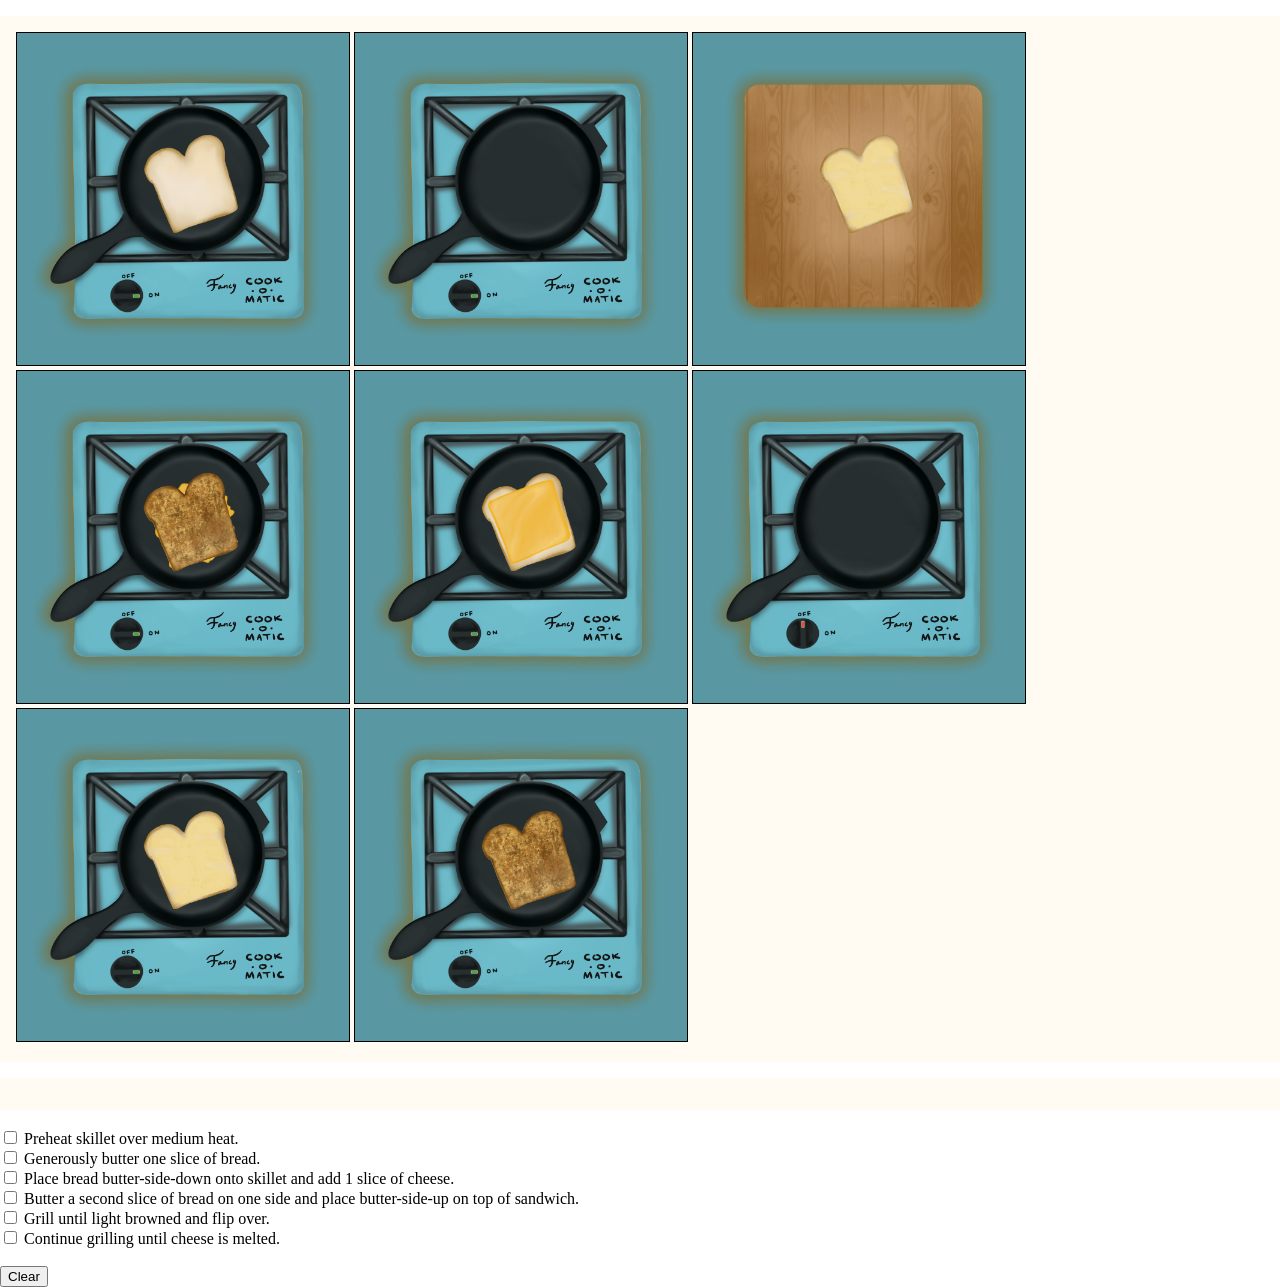
==== index.html @ 2a5b4458 "trying some experimental div dropzone stuff" ====
<!DOCTYPE html>
<html lang="en">
<head>
    <meta charset="UTF-8">
    <meta http-equiv="X-UA-Compatible" content="IE=edge">
    <meta name="viewport" content="width=device-width, initial-scale=1.0">
    <title>SAIC - How to make a Grilled Cheese Sandwich</title>
    <link rel="stylesheet"href="style.css">
    <script src="script.js" defer></script>

</head>
<body>

    <div class="container">

        <!-- <div class="image-container"> -->
        <img src="./images/03a_bread_in_pan.png" class="draggable" draggable="true" height="300" width="300">
        <img src="./images/01b_pan_on.png" class="draggable" draggable="true" height="300" width="300">
        <img src="./images/02_butter_bread.png" class="draggable" draggable="true" height="300" width="300">
        <img src="./images/06_melted_cheese.png" class="draggable" draggable="true" height="300" width="300">
        
        <img src="./images/03b_cheese_on_bread.png" class="draggable" draggable="true" height="300" width="300">
        <img src="./images/01a_pan_off.png" class="draggable" draggable="true" height="300" width="300">
        <img src="./images/04_buttered_bread_on_top.png" class="draggable" draggable="true" height="300" width="300">
        <img src="./images/05_flip.png" class="draggable" draggable="true" height="300" width="300">
        </div>

        
    </div>

    <div class="image-container.dropzone container">
        <!-- Stuff goes in here? -->


    </div>
<!-- Adding checklist stuff -->
    <!-- <div class="checklist">
        <ul>
          <li>Image 1</li>
          <li>Image 2</li>
          <li>Image 3</li>
          <li>Image 4</li>
        </ul>
      </div> -->
      
      
<!-- adding the checkboxes  -->

    <div class="checkbox">
        <br>
        <input type="checkbox" class="cbox" id="step1" name="step1" value="preheat">
        <label for="step1">Preheat skillet over medium heat.</label>
        <br>
        
        <input type="checkbox" class="cbox" id="step2" name="step2" value="butter">
        <label for="step2">Generously butter one slice of bread.</label>
        <br>
        
        <input type="checkbox" class="cbox" id="step3" name="step3" value="place">
        <label for="step3">Place bread butter-side-down onto skillet and add 1 slice of cheese.</label>
        <br>
        
        <input type="checkbox" class="cbox" id="step4" name="step4" value="butter-second">
        <label for="step4">Butter a second slice of bread on one side and place butter-side-up on top of sandwich.</label>
        <br>
        <input type="checkbox" class="cbox" id="step5" name="step5" value="grill">
        <label for="step5">Grill until light browned and flip over.</label>
        <br>
        <input type="checkbox" class="cbox" id="step6" name="step6" value="continue">
        <label for="step6">Continue grilling until cheese is melted.</label>
        <br><br>
    
        <button type="button">Clear</button>

    </div>

    
    
</body>
</html>
---- style.css ----
body {
    margin: 0;
}

.container {
    background-color: #FFFBF3;
    padding: 1rem;
    margin-top: 1rem;
}

.draggable {
    padding: 1rem;
    background-color: #5998A3;
    border: 1px solid black;
    cursor: move;
}

.draggable.dragging {
    opacity: .5;
}

.checkbox {

}

.cbox {
    padding: 1px;
}

/* .image-container {
    width: 300px;
    height: 150px;
    border: 1px solid #ddd;
    margin: 20px;
    padding: 10px:
}

.image-container img {
    width: 100%;
    height: 100%;
} */

.image-container.dropzone {
    border-color: green;
}
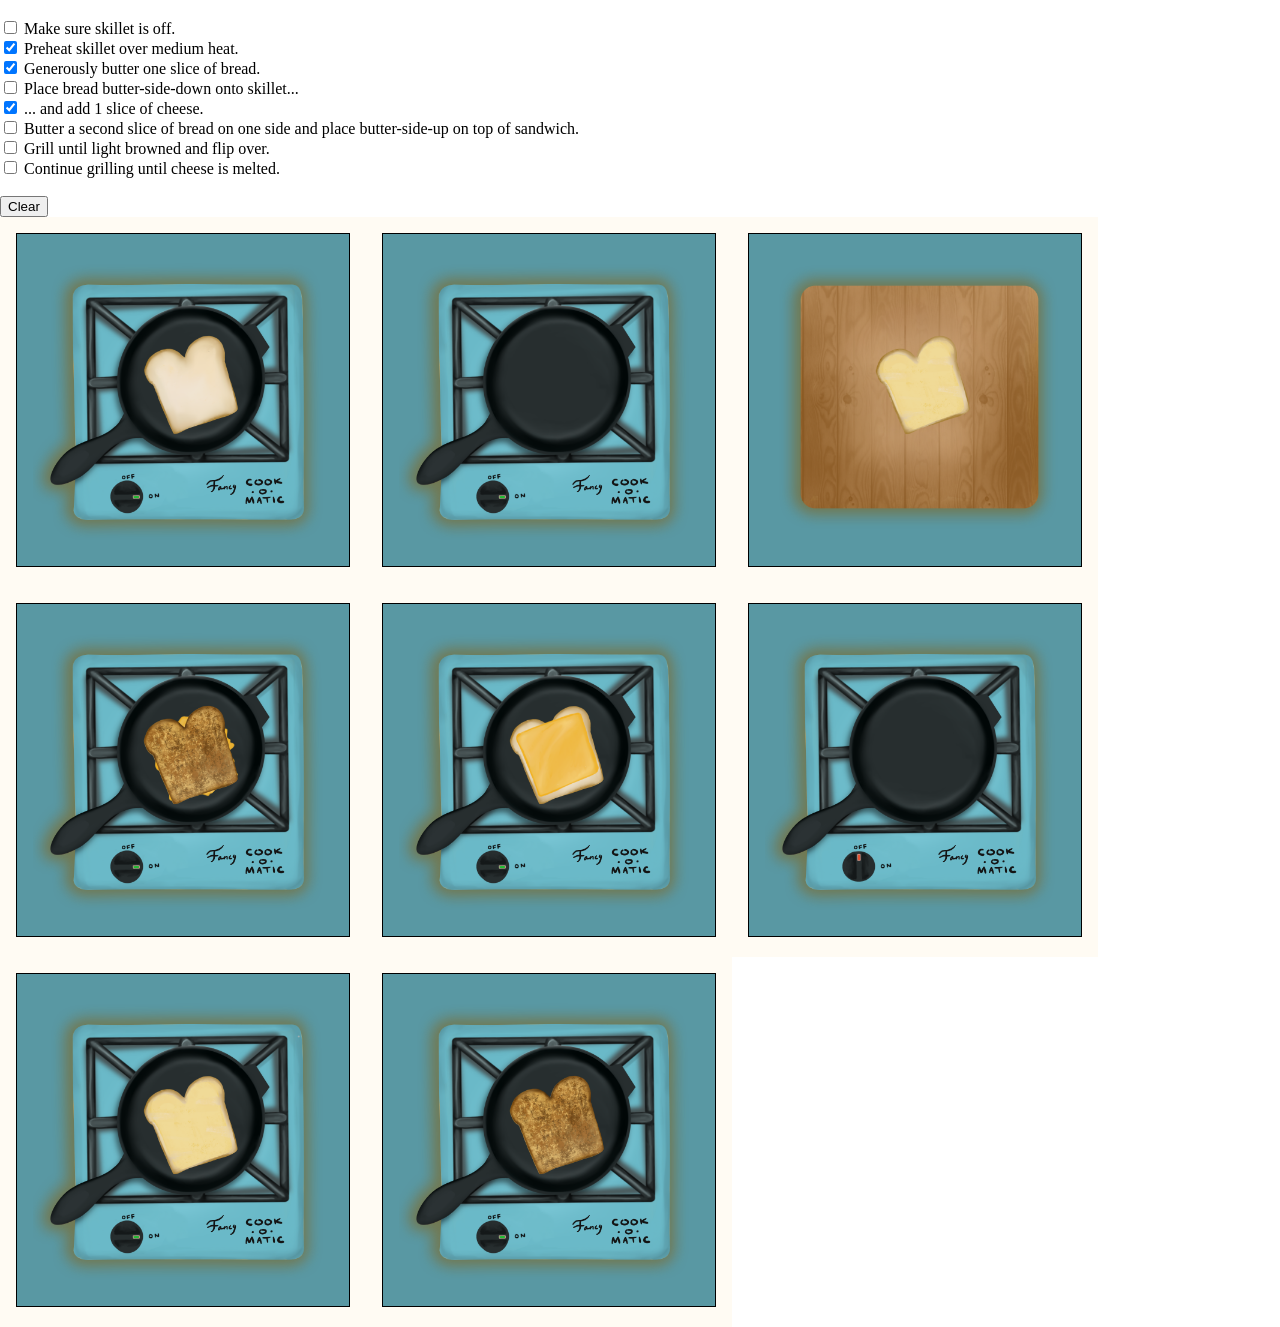
==== commit ad288ecd: "fixed" ====
--- a/index.html
+++ b/index.html
@@ -1,80 +1,67 @@
 <!DOCTYPE html>
 <html lang="en">
+
 <head>
     <meta charset="UTF-8">
     <meta http-equiv="X-UA-Compatible" content="IE=edge">
     <meta name="viewport" content="width=device-width, initial-scale=1.0">
     <title>SAIC - How to make a Grilled Cheese Sandwich</title>
-    <link rel="stylesheet"href="style.css">
+    <link rel="stylesheet" href="style.css">
     <script src="script.js" defer></script>
+</head>
 
-</head>
 <body>
-
-    <div class="container">
-
-        <!-- <div class="image-container"> -->
-        <img src="./images/03a_bread_in_pan.png" class="draggable" draggable="true" height="300" width="300">
-        <img src="./images/01b_pan_on.png" class="draggable" draggable="true" height="300" width="300">
-        <img src="./images/02_butter_bread.png" class="draggable" draggable="true" height="300" width="300">
-        <img src="./images/06_melted_cheese.png" class="draggable" draggable="true" height="300" width="300">
-        
-        <img src="./images/03b_cheese_on_bread.png" class="draggable" draggable="true" height="300" width="300">
-        <img src="./images/01a_pan_off.png" class="draggable" draggable="true" height="300" width="300">
-        <img src="./images/04_buttered_bread_on_top.png" class="draggable" draggable="true" height="300" width="300">
-        <img src="./images/05_flip.png" class="draggable" draggable="true" height="300" width="300">
-        </div>
-
-        
-    </div>
-
-    <div class="image-container.dropzone container">
-        <!-- Stuff goes in here? -->
-
-
-    </div>
-<!-- Adding checklist stuff -->
-    <!-- <div class="checklist">
-        <ul>
-          <li>Image 1</li>
-          <li>Image 2</li>
-          <li>Image 3</li>
-          <li>Image 4</li>
-        </ul>
-      </div> -->
-      
-      
-<!-- adding the checkboxes  -->
 
     <div class="checkbox">
         <br>
-        <input type="checkbox" class="cbox" id="step1" name="step1" value="preheat">
-        <label for="step1">Preheat skillet over medium heat.</label>
+        <input type="checkbox" class="cbox" id="01a" name="step1a" value="off">
+        <label for="step1a">Make sure skillet is off.</label>
         <br>
-        
-        <input type="checkbox" class="cbox" id="step2" name="step2" value="butter">
+
+        <input type="checkbox" class="cbox" id="01b" name="step1b" value="preheat">
+        <label for="step1b">Preheat skillet over medium heat.</label>
+        <br>
+
+        <input type="checkbox" class="cbox" id="02" name="step2" value="butter">
         <label for="step2">Generously butter one slice of bread.</label>
         <br>
-        
-        <input type="checkbox" class="cbox" id="step3" name="step3" value="place">
-        <label for="step3">Place bread butter-side-down onto skillet and add 1 slice of cheese.</label>
+
+        <input type="checkbox" class="cbox" id="03a" name="step3a" value="place-bread">
+        <label for="03a">Place bread butter-side-down onto skillet...</label>
         <br>
-        
-        <input type="checkbox" class="cbox" id="step4" name="step4" value="butter-second">
-        <label for="step4">Butter a second slice of bread on one side and place butter-side-up on top of sandwich.</label>
+
+        <input type="checkbox" class="cbox" id="03b" name="step3b" value="place-cheese">
+        <label for="03b">... and add 1 slice of cheese.</label>
         <br>
-        <input type="checkbox" class="cbox" id="step5" name="step5" value="grill">
-        <label for="step5">Grill until light browned and flip over.</label>
+
+        <input type="checkbox" class="cbox" id="04" name="step4" value="butter-second">
+        <label for="04">Butter a second slice of bread on one side and place butter-side-up on top of sandwich.</label>
         <br>
-        <input type="checkbox" class="cbox" id="step6" name="step6" value="continue">
-        <label for="step6">Continue grilling until cheese is melted.</label>
-        <br><br>
-    
+
+        <input type="checkbox" class="cbox" id="05" name="step5" value="grill">
+        <label for="05">Grill until light browned and flip over.</label>
+        <br>
+
+        <input type="checkbox" class="cbox" id="06" name="step6" value="continue">
+        <label for="06">Continue grilling until cheese is melted.</label>
+        <br>
+        <br>
+
         <button type="button">Clear</button>
 
     </div>
 
-    
-    
+    <div class="image-container">
+        <div class="container"><img src="./images/03a_bread_in_pan.png" class="draggable" draggable="true"></div>
+        <div class="container"><img src="./images/01b_pan_on.png" class="draggable" draggable="true"></div>
+        <div class="container"><img src="./images/02_butter_bread.png" class="draggable" draggable="true"></div>
+        <div class="container"><img src="./images/06_melted_cheese.png" class="draggable" draggable="true"></div>
+        <div class="container"><img src="./images/03b_cheese_on_bread.png" class="draggable" draggable="true"></div>
+        <div class="container"><img src="./images/01a_pan_off.png" class="draggable" draggable="true"></div>
+        <div class="container"><img src="./images/04_buttered_bread_on_top.png" class="draggable" draggable="true"></div>
+        <div class="container"><img src="./images/05_flip.png" class="draggable" draggable="true"></div>
+    </div>
+
 </body>
+
 </html>
--- a/style.css
+++ b/style.css
@@ -1,18 +1,24 @@
 body {
     margin: 0;
+}
+
+.image-container {
+    display: flex;
+    flex-wrap: wrap
 }
 
 .container {
     background-color: #FFFBF3;
     padding: 1rem;
-    margin-top: 1rem;
 }
 
-.draggable {
+.container .draggable {
     padding: 1rem;
     background-color: #5998A3;
     border: 1px solid black;
     cursor: move;
+    height: 300px;
+    width: 300px;
 }
 
 .draggable.dragging {
@@ -20,26 +26,12 @@
 }
 
 .checkbox {
-
 }
 
 .cbox {
     padding: 1px;
 }
 
-/* .image-container {
-    width: 300px;
-    height: 150px;
-    border: 1px solid #ddd;
-    margin: 20px;
-    padding: 10px:
-}
-
-.image-container img {
-    width: 100%;
-    height: 100%;
-} */
-
 .image-container.dropzone {
     border-color: green;
 }
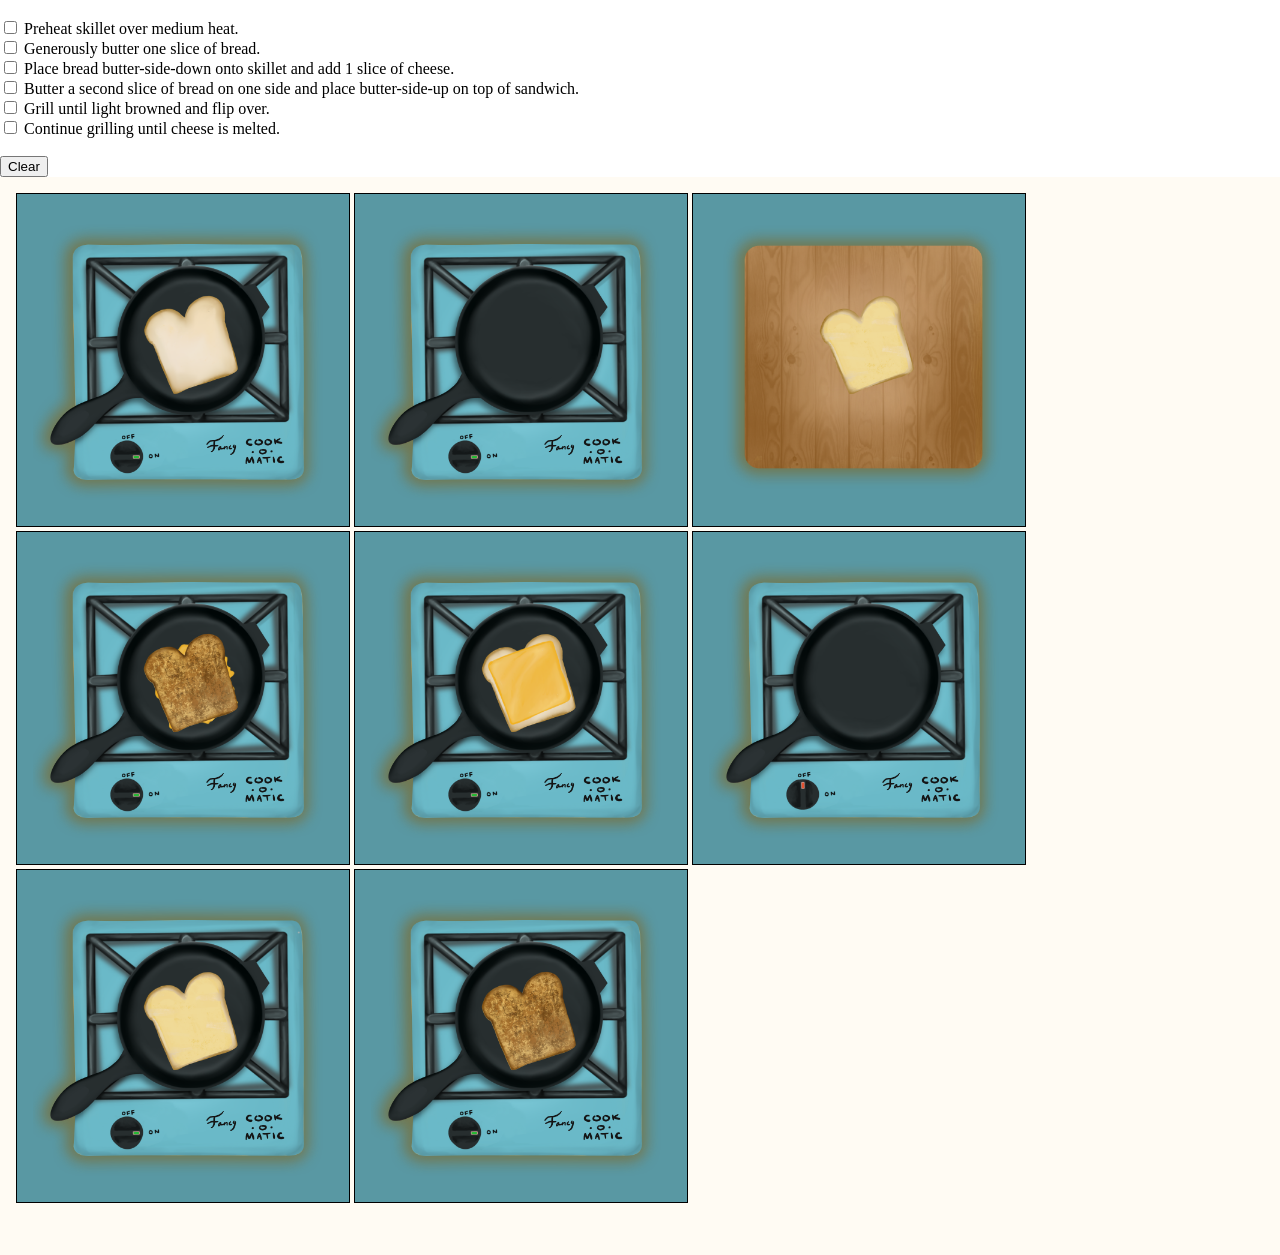
==== commit 7b803a14: "index.html: moved checkboxes to the top, so it is easier to debug" ====
--- a/index.html
+++ b/index.html
@@ -1,67 +1,76 @@
 <!DOCTYPE html>
 <html lang="en">
-
 <head>
     <meta charset="UTF-8">
     <meta http-equiv="X-UA-Compatible" content="IE=edge">
     <meta name="viewport" content="width=device-width, initial-scale=1.0">
     <title>SAIC - How to make a Grilled Cheese Sandwich</title>
-    <link rel="stylesheet" href="style.css">
+    <link rel="stylesheet"href="style.css">
     <script src="script.js" defer></script>
+
 </head>
-
 <body>
+    <!-- adding the checkboxes  -->
 
     <div class="checkbox">
         <br>
-        <input type="checkbox" class="cbox" id="01a" name="step1a" value="off">
-        <label for="step1a">Make sure skillet is off.</label>
+        <input type="checkbox" class="cbox" id="step1" name="step1" value="preheat">
+        <label for="step1">Preheat skillet over medium heat.</label>
         <br>
-
-        <input type="checkbox" class="cbox" id="01b" name="step1b" value="preheat">
-        <label for="step1b">Preheat skillet over medium heat.</label>
-        <br>
-
-        <input type="checkbox" class="cbox" id="02" name="step2" value="butter">
+        
+        <input type="checkbox" class="cbox" id="step2" name="step2" value="butter">
         <label for="step2">Generously butter one slice of bread.</label>
         <br>
-
-        <input type="checkbox" class="cbox" id="03a" name="step3a" value="place-bread">
-        <label for="03a">Place bread butter-side-down onto skillet...</label>
+        
+        <input type="checkbox" class="cbox" id="step3" name="step3" value="place">
+        <label for="step3">Place bread butter-side-down onto skillet and add 1 slice of cheese.</label>
         <br>
-
-        <input type="checkbox" class="cbox" id="03b" name="step3b" value="place-cheese">
-        <label for="03b">... and add 1 slice of cheese.</label>
+        
+        <input type="checkbox" class="cbox" id="step4" name="step4" value="butter-second">
+        <label for="step4">Butter a second slice of bread on one side and place butter-side-up on top of sandwich.</label>
         <br>
-
-        <input type="checkbox" class="cbox" id="04" name="step4" value="butter-second">
-        <label for="04">Butter a second slice of bread on one side and place butter-side-up on top of sandwich.</label>
+        <input type="checkbox" class="cbox" id="step5" name="step5" value="grill">
+        <label for="step5">Grill until light browned and flip over.</label>
         <br>
-
-        <input type="checkbox" class="cbox" id="05" name="step5" value="grill">
-        <label for="05">Grill until light browned and flip over.</label>
-        <br>
-
-        <input type="checkbox" class="cbox" id="06" name="step6" value="continue">
-        <label for="06">Continue grilling until cheese is melted.</label>
-        <br>
-        <br>
+        <input type="checkbox" class="cbox" id="step6" name="step6" value="continue">
+        <label for="step6">Continue grilling until cheese is melted.</label>
+        <br><br>
 
         <button type="button">Clear</button>
 
     </div>
 
-    <div class="image-container">
-        <div class="container"><img src="./images/03a_bread_in_pan.png" class="draggable" draggable="true"></div>
-        <div class="container"><img src="./images/01b_pan_on.png" class="draggable" draggable="true"></div>
-        <div class="container"><img src="./images/02_butter_bread.png" class="draggable" draggable="true"></div>
-        <div class="container"><img src="./images/06_melted_cheese.png" class="draggable" draggable="true"></div>
-        <div class="container"><img src="./images/03b_cheese_on_bread.png" class="draggable" draggable="true"></div>
-        <div class="container"><img src="./images/01a_pan_off.png" class="draggable" draggable="true"></div>
-        <div class="container"><img src="./images/04_buttered_bread_on_top.png" class="draggable" draggable="true"></div>
-        <div class="container"><img src="./images/05_flip.png" class="draggable" draggable="true"></div>
+    <div class="container">
+
+        <!-- <div class="image-container"> -->
+        <img src="./images/03a_bread_in_pan.png" class="draggable" draggable="true" height="300" width="300">
+        <img src="./images/01b_pan_on.png" class="draggable" draggable="true" height="300" width="300">
+        <img src="./images/02_butter_bread.png" class="draggable" draggable="true" height="300" width="300">
+        <img src="./images/06_melted_cheese.png" class="draggable" draggable="true" height="300" width="300">
+        
+        <img src="./images/03b_cheese_on_bread.png" class="draggable" draggable="true" height="300" width="300">
+        <img src="./images/01a_pan_off.png" class="draggable" draggable="true" height="300" width="300">
+        <img src="./images/04_buttered_bread_on_top.png" class="draggable" draggable="true" height="300" width="300">
+        <img src="./images/05_flip.png" class="draggable" draggable="true" height="300" width="300">
+        </div>
+
+        
     </div>
 
+    <div class="image-container.dropzone container">
+        <!-- Stuff goes in here? -->
+
+
+    </div>
+<!-- Adding checklist stuff -->
+    <!-- <div class="checklist">
+        <ul>
+          <li>Image 1</li>
+          <li>Image 2</li>
+          <li>Image 3</li>
+          <li>Image 4</li>
+        </ul>
+      </div> -->
+
 </body>
-
 </html>
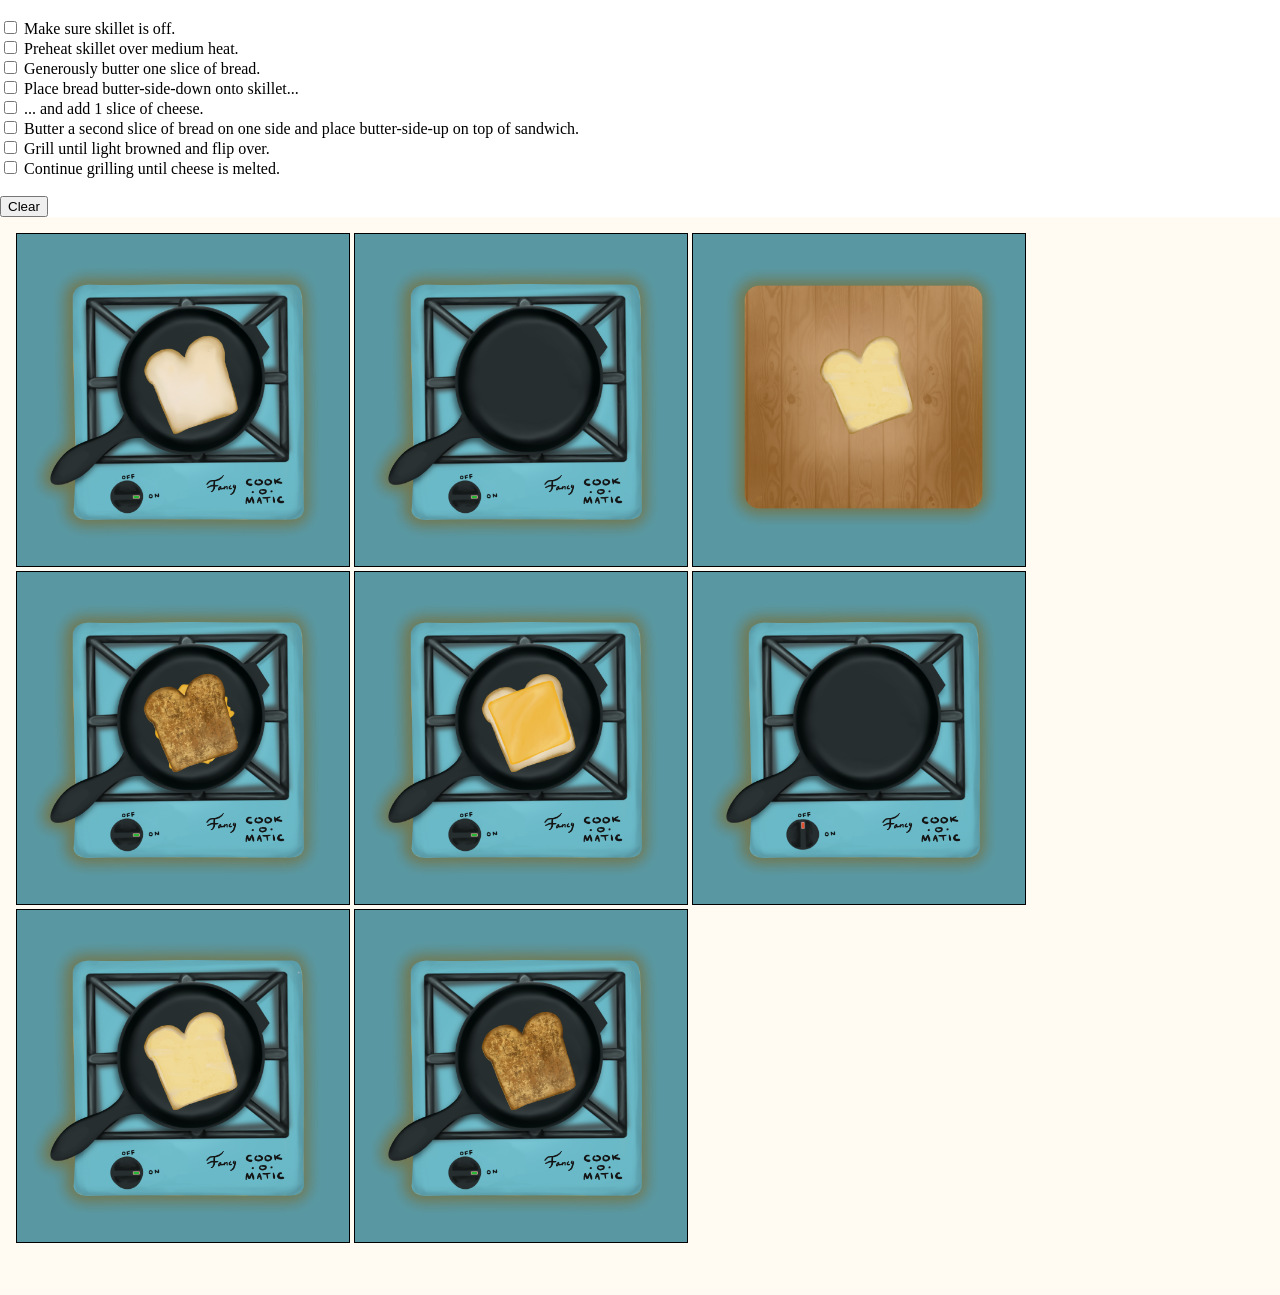
==== commit a7ef706a: "index.html: based on the set of images it seems lile some steps are missing. added missing steps, ma" ====
--- a/index.html
+++ b/index.html
@@ -14,27 +14,38 @@
 
     <div class="checkbox">
         <br>
-        <input type="checkbox" class="cbox" id="step1" name="step1" value="preheat">
-        <label for="step1">Preheat skillet over medium heat.</label>
+        <input type="checkbox" class="cbox" id="01a" name="step1a" value="off">
+        <label for="step1a">Make sure skillet is off.</label>
         <br>
-        
-        <input type="checkbox" class="cbox" id="step2" name="step2" value="butter">
+
+        <input type="checkbox" class="cbox" id="01b" name="step1b" value="preheat">
+        <label for="step1b">Preheat skillet over medium heat.</label>
+        <br>
+
+        <input type="checkbox" class="cbox" id="02" name="step2" value="butter">
         <label for="step2">Generously butter one slice of bread.</label>
         <br>
-        
-        <input type="checkbox" class="cbox" id="step3" name="step3" value="place">
-        <label for="step3">Place bread butter-side-down onto skillet and add 1 slice of cheese.</label>
+
+        <input type="checkbox" class="cbox" id="03a" name="step3a" value="place-bread">
+        <label for="03a">Place bread butter-side-down onto skillet...</label>
         <br>
-        
-        <input type="checkbox" class="cbox" id="step4" name="step4" value="butter-second">
-        <label for="step4">Butter a second slice of bread on one side and place butter-side-up on top of sandwich.</label>
+
+        <input type="checkbox" class="cbox" id="03b" name="step3b" value="place-cheese">
+        <label for="03b">... and add 1 slice of cheese.</label>
         <br>
-        <input type="checkbox" class="cbox" id="step5" name="step5" value="grill">
-        <label for="step5">Grill until light browned and flip over.</label>
+
+        <input type="checkbox" class="cbox" id="04" name="step4" value="butter-second">
+        <label for="04">Butter a second slice of bread on one side and place butter-side-up on top of sandwich.</label>
         <br>
-        <input type="checkbox" class="cbox" id="step6" name="step6" value="continue">
-        <label for="step6">Continue grilling until cheese is melted.</label>
-        <br><br>
+
+        <input type="checkbox" class="cbox" id="05" name="step5" value="grill">
+        <label for="05">Grill until light browned and flip over.</label>
+        <br>
+
+        <input type="checkbox" class="cbox" id="06" name="step6" value="continue">
+        <label for="06">Continue grilling until cheese is melted.</label>
+        <br>
+        <br>
 
         <button type="button">Clear</button>
 
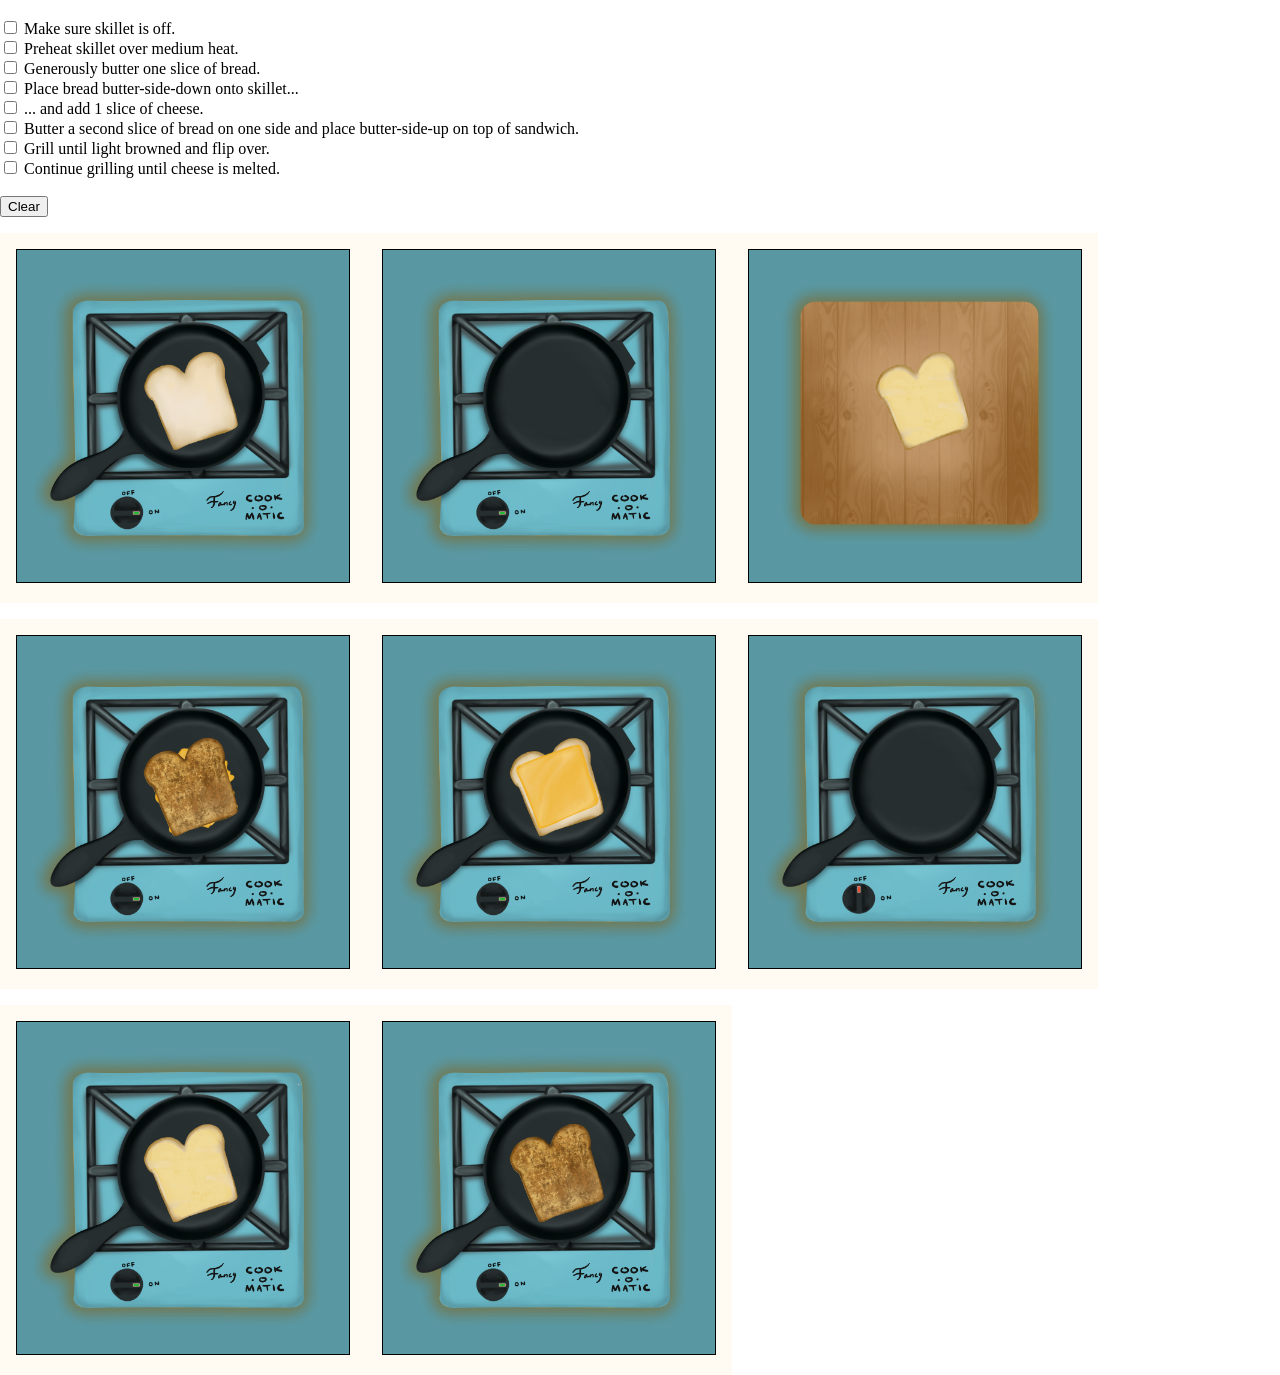
==== commit dc57a96c: "index.html: added an image container to layout images using flex. moved each image into its own cont" ====
--- a/index.html
+++ b/index.html
@@ -51,28 +51,22 @@
 
     </div>
 
-    <div class="container">
+   <div class="image-container">
 
-        <!-- <div class="image-container"> -->
-        <img src="./images/03a_bread_in_pan.png" class="draggable" draggable="true" height="300" width="300">
-        <img src="./images/01b_pan_on.png" class="draggable" draggable="true" height="300" width="300">
-        <img src="./images/02_butter_bread.png" class="draggable" draggable="true" height="300" width="300">
-        <img src="./images/06_melted_cheese.png" class="draggable" draggable="true" height="300" width="300">
+        <div class="container"><img src="./images/03a_bread_in_pan.png" class="draggable" draggable="true" height="300" width="300"></div>
+        <div class="container"><img src="./images/01b_pan_on.png" class="draggable" draggable="true" height="300" width="300"></div>
+        <div class="container"><img src="./images/02_butter_bread.png" class="draggable" draggable="true" height="300" width="300"></div>
+        <div class="container"><img src="./images/06_melted_cheese.png" class="draggable" draggable="true" height="300" width="300"></div>
         
-        <img src="./images/03b_cheese_on_bread.png" class="draggable" draggable="true" height="300" width="300">
-        <img src="./images/01a_pan_off.png" class="draggable" draggable="true" height="300" width="300">
-        <img src="./images/04_buttered_bread_on_top.png" class="draggable" draggable="true" height="300" width="300">
-        <img src="./images/05_flip.png" class="draggable" draggable="true" height="300" width="300">
-        </div>
+        <div class="container"><img src="./images/03b_cheese_on_bread.png" class="draggable" draggable="true" height="300" width="300"></div>
+        <div class="container"><img src="./images/01a_pan_off.png" class="draggable" draggable="true" height="300" width="300"></div>
+        <div class="container"><img src="./images/04_buttered_bread_on_top.png" class="draggable" draggable="true" height="300" width="300"></div>
+        <div class="container"><img src="./images/05_flip.png" class="draggable" draggable="true" height="300" width="300"></div>
+    </div>
 
         
     </div>
 
-    <div class="image-container.dropzone container">
-        <!-- Stuff goes in here? -->
-
-
-    </div>
 <!-- Adding checklist stuff -->
     <!-- <div class="checklist">
         <ul>
--- a/style.css
+++ b/style.css
@@ -10,15 +10,14 @@
 .container {
     background-color: #FFFBF3;
     padding: 1rem;
+    margin-top: 1rem;
 }
 
-.container .draggable {
+.draggable {
     padding: 1rem;
     background-color: #5998A3;
     border: 1px solid black;
     cursor: move;
-    height: 300px;
-    width: 300px;
 }
 
 .draggable.dragging {
@@ -26,12 +25,26 @@
 }
 
 .checkbox {
+
 }
 
 .cbox {
     padding: 1px;
 }
 
+/* .image-container {
+    width: 300px;
+    height: 150px;
+    border: 1px solid #ddd;
+    margin: 20px;
+    padding: 10px:
+}
+
+.image-container img {
+    width: 100%;
+    height: 100%;
+} */
+
 .image-container.dropzone {
     border-color: green;
 }
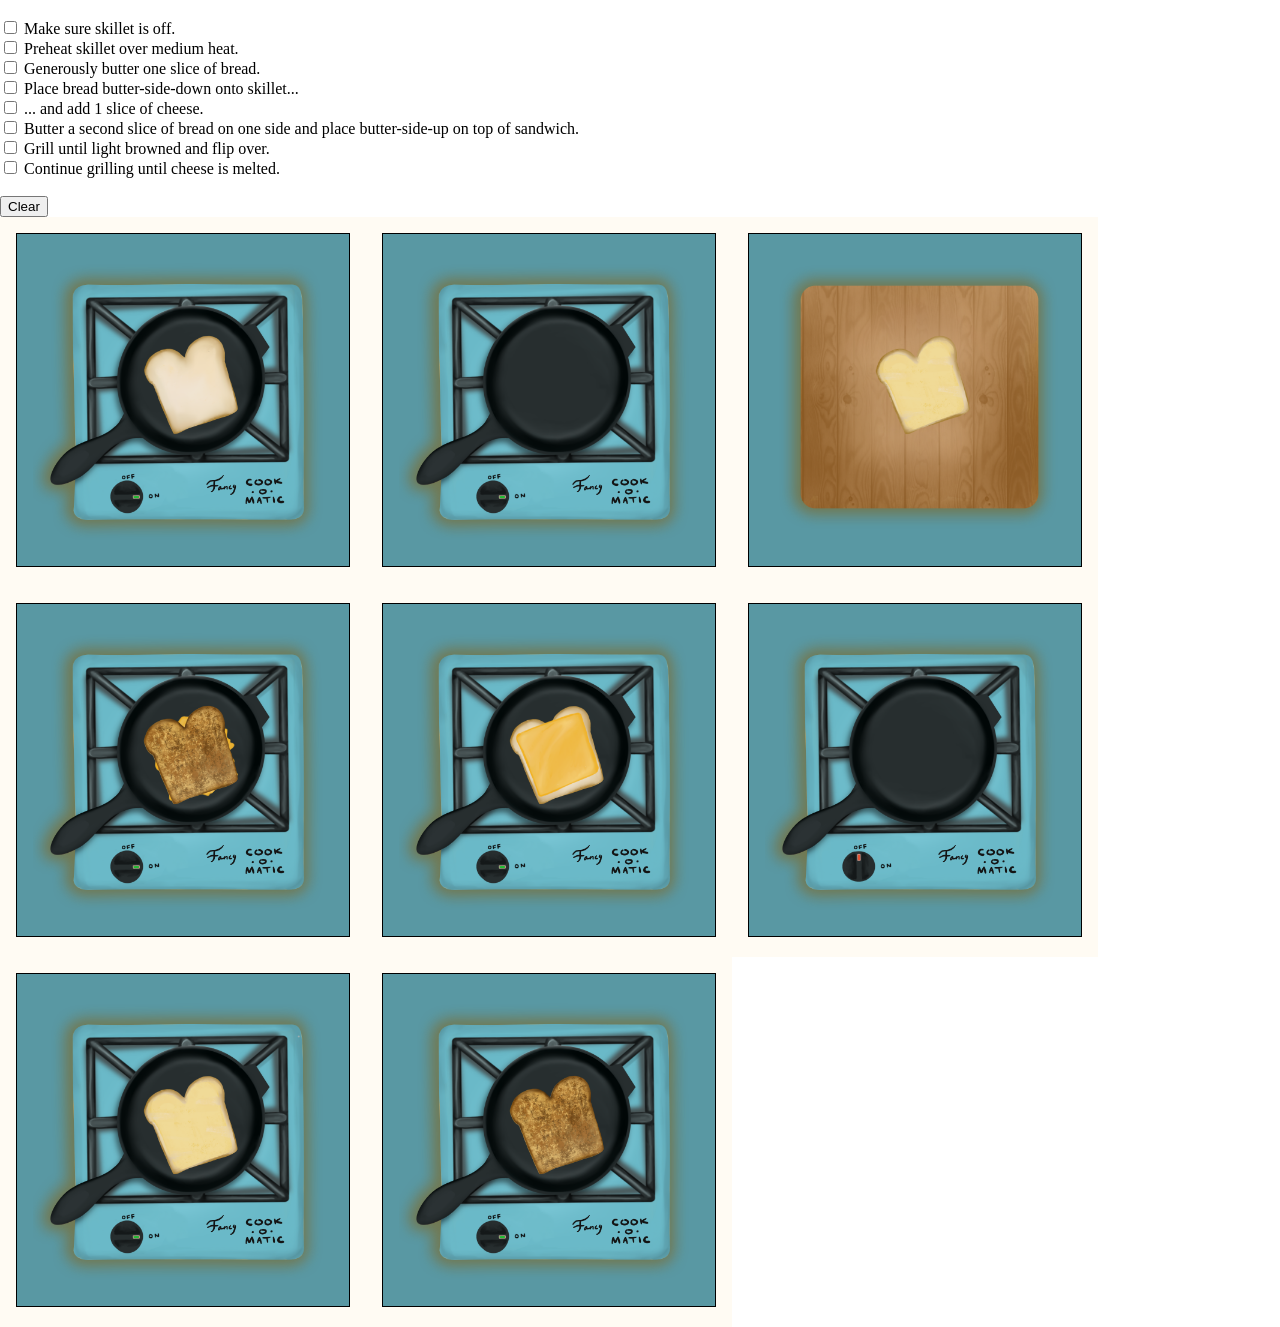
==== commit 9b131268: "index.html: minor tweaks for image container styles" ====
--- a/index.html
+++ b/index.html
@@ -53,15 +53,15 @@
 
    <div class="image-container">
 
-        <div class="container"><img src="./images/03a_bread_in_pan.png" class="draggable" draggable="true" height="300" width="300"></div>
-        <div class="container"><img src="./images/01b_pan_on.png" class="draggable" draggable="true" height="300" width="300"></div>
-        <div class="container"><img src="./images/02_butter_bread.png" class="draggable" draggable="true" height="300" width="300"></div>
-        <div class="container"><img src="./images/06_melted_cheese.png" class="draggable" draggable="true" height="300" width="300"></div>
+        <div class="container"><img src="./images/03a_bread_in_pan.png" class="draggable" draggable="true"></div>
+        <div class="container"><img src="./images/01b_pan_on.png" class="draggable" draggable="true"></div>
+        <div class="container"><img src="./images/02_butter_bread.png" class="draggable" draggable="true"></div>
+        <div class="container"><img src="./images/06_melted_cheese.png" class="draggable" draggable="true"></div>
         
-        <div class="container"><img src="./images/03b_cheese_on_bread.png" class="draggable" draggable="true" height="300" width="300"></div>
-        <div class="container"><img src="./images/01a_pan_off.png" class="draggable" draggable="true" height="300" width="300"></div>
-        <div class="container"><img src="./images/04_buttered_bread_on_top.png" class="draggable" draggable="true" height="300" width="300"></div>
-        <div class="container"><img src="./images/05_flip.png" class="draggable" draggable="true" height="300" width="300"></div>
+        <div class="container"><img src="./images/03b_cheese_on_bread.png" class="draggable" draggable="true"></div>
+        <div class="container"><img src="./images/01a_pan_off.png" class="draggable" draggable="true"></div>
+        <div class="container"><img src="./images/04_buttered_bread_on_top.png" class="draggable" draggable="true"></div>
+        <div class="container"><img src="./images/05_flip.png" class="draggable" draggable="true"></div>
     </div>
 
         
--- a/style.css
+++ b/style.css
@@ -10,14 +10,15 @@
 .container {
     background-color: #FFFBF3;
     padding: 1rem;
-    margin-top: 1rem;
 }
 
-.draggable {
+.container .draggable {
     padding: 1rem;
     background-color: #5998A3;
     border: 1px solid black;
     cursor: move;
+    height: 300px;
+    width: 300px;
 }
 
 .draggable.dragging {
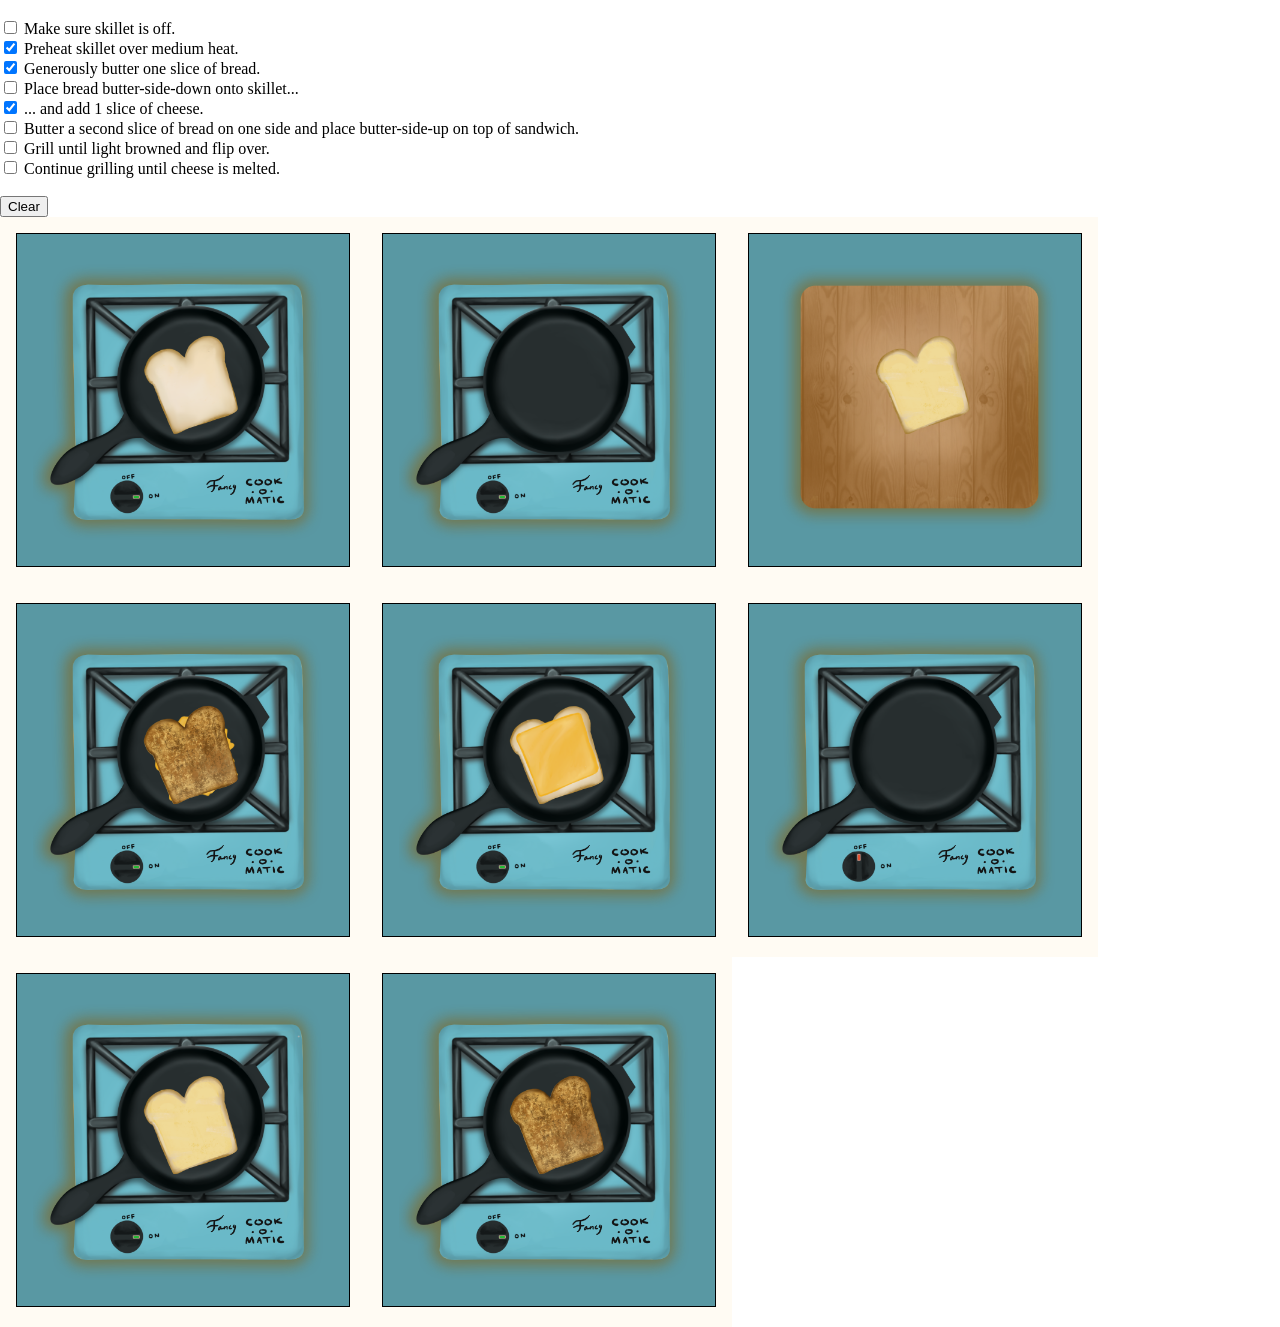
==== commit 65a1be90: "final formatting and cleanup" ====
--- a/index.html
+++ b/index.html
@@ -1,14 +1,16 @@
 <!DOCTYPE html>
 <html lang="en">
+
 <head>
     <meta charset="UTF-8">
     <meta http-equiv="X-UA-Compatible" content="IE=edge">
     <meta name="viewport" content="width=device-width, initial-scale=1.0">
     <title>SAIC - How to make a Grilled Cheese Sandwich</title>
-    <link rel="stylesheet"href="style.css">
+    <link rel="stylesheet" href="style.css">
     <script src="script.js" defer></script>
 
 </head>
+
 <body>
     <!-- adding the checkboxes  -->
 
@@ -51,31 +53,19 @@
 
     </div>
 
-   <div class="image-container">
+    <div class="image-container">
 
         <div class="container"><img src="./images/03a_bread_in_pan.png" class="draggable" draggable="true"></div>
         <div class="container"><img src="./images/01b_pan_on.png" class="draggable" draggable="true"></div>
         <div class="container"><img src="./images/02_butter_bread.png" class="draggable" draggable="true"></div>
         <div class="container"><img src="./images/06_melted_cheese.png" class="draggable" draggable="true"></div>
-        
+
         <div class="container"><img src="./images/03b_cheese_on_bread.png" class="draggable" draggable="true"></div>
         <div class="container"><img src="./images/01a_pan_off.png" class="draggable" draggable="true"></div>
         <div class="container"><img src="./images/04_buttered_bread_on_top.png" class="draggable" draggable="true"></div>
         <div class="container"><img src="./images/05_flip.png" class="draggable" draggable="true"></div>
     </div>
 
-        
-    </div>
+</body>
 
-<!-- Adding checklist stuff -->
-    <!-- <div class="checklist">
-        <ul>
-          <li>Image 1</li>
-          <li>Image 2</li>
-          <li>Image 3</li>
-          <li>Image 4</li>
-        </ul>
-      </div> -->
-
-</body>
 </html>
--- a/style.css
+++ b/style.css
@@ -1,51 +1,37 @@
 body {
-    margin: 0;
+  margin: 0;
 }
 
 .image-container {
-    display: flex;
-    flex-wrap: wrap
+  display: flex;
+  flex-wrap: wrap;
 }
 
 .container {
-    background-color: #FFFBF3;
-    padding: 1rem;
+  background-color: #fffbf3;
+  padding: 1rem;
 }
 
 .container .draggable {
-    padding: 1rem;
-    background-color: #5998A3;
-    border: 1px solid black;
-    cursor: move;
-    height: 300px;
-    width: 300px;
+  padding: 1rem;
+  background-color: #5998a3;
+  border: 1px solid black;
+  cursor: move;
+  height: 300px;
+  width: 300px;
 }
 
 .draggable.dragging {
-    opacity: .5;
+  opacity: 0.5;
 }
 
 .checkbox {
-
 }
 
 .cbox {
-    padding: 1px;
+  padding: 1px;
 }
 
-/* .image-container {
-    width: 300px;
-    height: 150px;
-    border: 1px solid #ddd;
-    margin: 20px;
-    padding: 10px:
+.image-container.dropzone {
+  border-color: green;
 }
-
-.image-container img {
-    width: 100%;
-    height: 100%;
-} */
-
-.image-container.dropzone {
-    border-color: green;
-}
